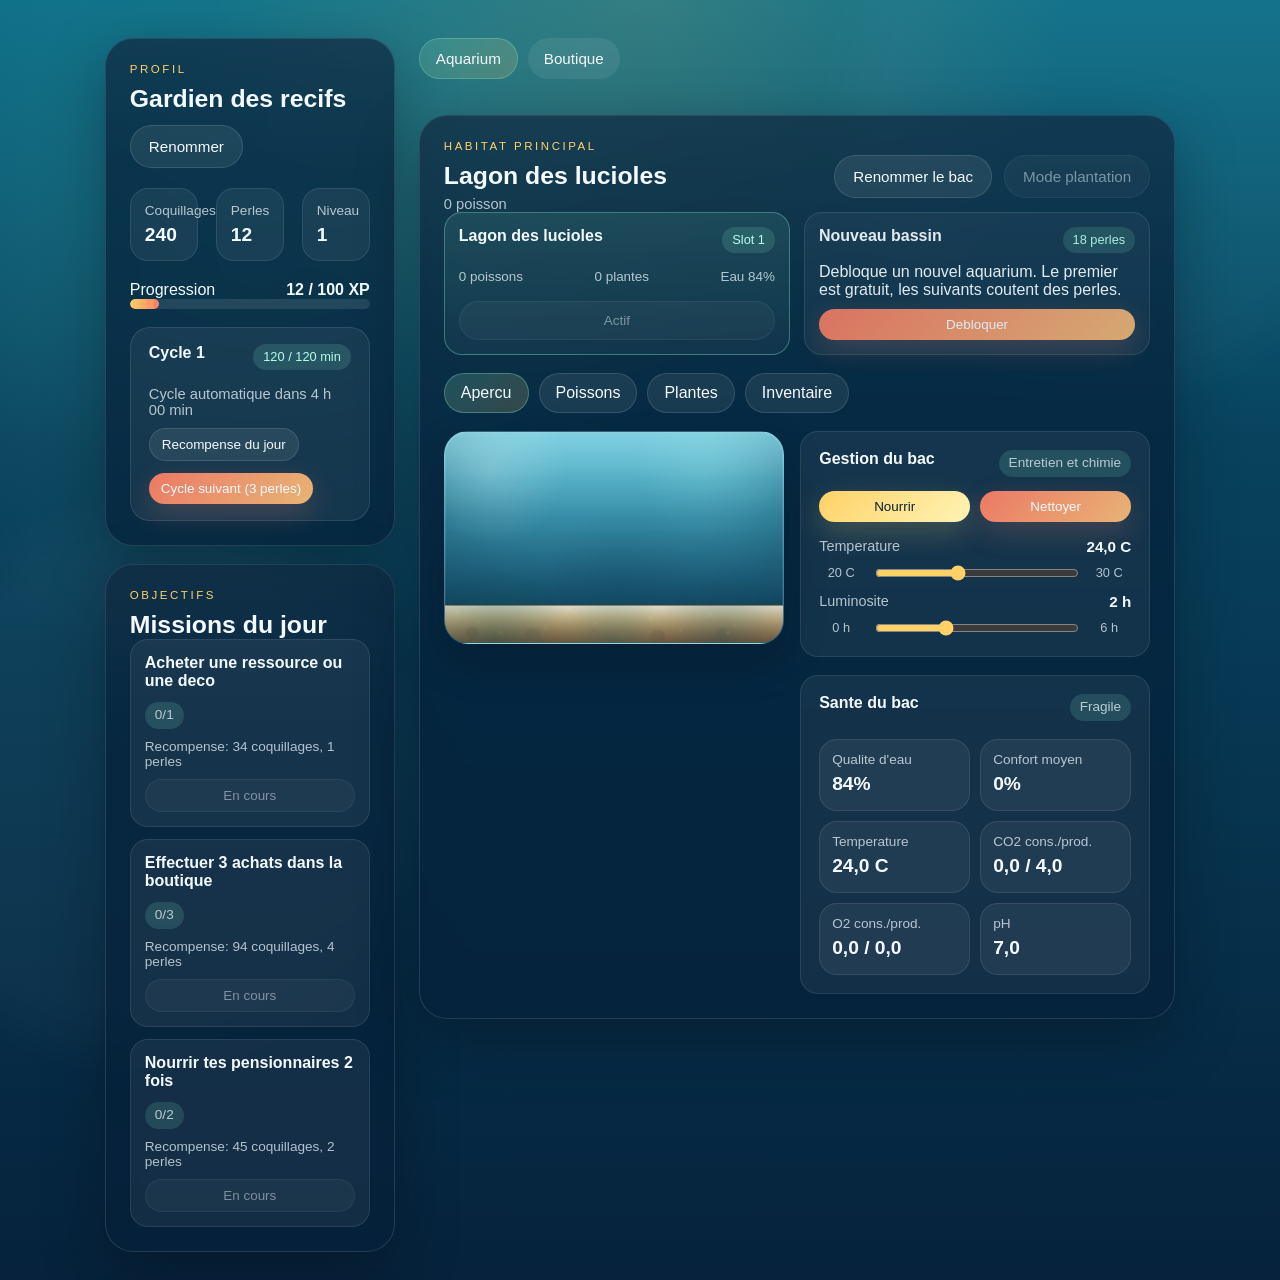
==== index.html @ e8b3ab5d "Add files via upload" ====
<!DOCTYPE html>
<html lang="fr">
  <head>
    <meta charset="UTF-8" />
    <meta name="viewport" content="width=device-width, initial-scale=1.0" />
    <title>Aquariow Legacy</title>
    <meta
      name="description"
      content="Prototype communautaire de jeu d'aquariums virtuels jouable sur navigateur."
    />
    <link rel="stylesheet" href="./styles.css" />
  </head>
  <body>
    <div class="page-shell">
      <div class="topbar">
        <div class="topbar-status">
          <button class="ghost small topbar-session-btn" id="online-logout-btn" hidden>Se deconnecter</button>
        </div>
      </div>

      <main class="app-grid">
        <aside class="status-column">
          <section class="card status-card">
            <div class="section-heading">
              <div>
                <p class="eyebrow">Profil</p>
                <h2 id="player-name">Gardien des recifs</h2>
              </div>
              <button class="ghost" id="rename-btn">Renommer</button>
            </div>
            <div class="stat-strip">
              <article>
                <span>Coquillages</span>
                <strong id="coins-value">0</strong>
              </article>
              <article>
                <span>Perles</span>
                <strong id="pearls-value">0</strong>
              </article>
              <article>
                <span>Niveau</span>
                <strong id="level-value">1</strong>
              </article>
            </div>
            <div class="progress-block">
              <div class="progress-header">
                <span>Progression</span>
                <strong id="xp-label">0 / 100 XP</strong>
              </div>
              <div class="progress-track">
                <div class="progress-fill" id="xp-bar"></div>
              </div>
            </div>
            <div class="cycle-card">
              <div class="market-title">
                <strong id="cycle-number-value">Cycle 1</strong>
                <span class="tag" id="cycle-minutes-value">120 / 120 min</span>
              </div>
              <p class="panel-note" id="cycle-timer-value">Cycle automatique dans 4 h 00 min</p>
              <div class="inline-actions">
                <button class="ghost small" id="daily-reward-btn">Recompense du jour</button>
                <button class="secondary small" id="advance-cycle-btn">Cycle en cours</button>
              </div>
            </div>
          </section>

          <section class="card">
            <div class="section-heading">
              <div>
                <p class="eyebrow">Objectifs</p>
                <h2>Missions du jour</h2>
              </div>
            </div>
            <div id="mission-list" class="stack-list"></div>
          </section>

        </aside>

        <section class="main-column">
          <nav class="tab-bar" aria-label="Navigation">
            <button class="tab active" data-tab="aquarium">Aquarium</button>
            <button class="tab" data-tab="shop">Boutique</button>
          </nav>

          <section class="card tab-panel active" data-panel="aquarium">
            <div class="section-heading">
              <div>
                <p class="eyebrow">Habitat principal</p>
                <h2 id="aquarium-name">Lagon des lucioles</h2>
                <p class="panel-note" id="aquarium-capacity-label">0 poisson</p>
              </div>
              <div class="inline-actions">
                <button class="ghost" id="rename-aquarium-btn">Renommer le bac</button>
                <button class="ghost" id="decorate-btn">Mode plantation</button>
              </div>
            </div>
            <div class="aquarium-switcher" id="aquarium-switcher"></div>

            <div class="tank-tab-bar" aria-label="Infos de l'aquarium">
              <button class="tank-tab active" data-tank-tab="overview">Apercu</button>
              <button class="tank-tab" data-tank-tab="fish">Poissons</button>
              <button class="tank-tab" data-tank-tab="plants">Plantes</button>
              <button class="tank-tab" data-tank-tab="inventory">Inventaire</button>
            </div>

            <div class="tank-subpanel active" data-tank-panel="overview">
              <div class="overview-shell">
                <div class="overview-visual-column">
                  <div class="aquarium-stage" id="aquarium-stage">
                    <div class="water-overlay"></div>
                    <div class="scene-floor"></div>
                    <div class="bubble-layer depth-back" id="bubble-back-layer"></div>
                    <div class="scene-layer depth-back" id="decor-back-layer"></div>
                    <div class="bubble-layer depth-mid" id="bubble-mid-layer"></div>
                    <div class="scene-layer depth-mid" id="decor-mid-layer"></div>
                    <div class="food-layer" id="food-layer"></div>
                    <div class="fish-layer" id="fish-layer"></div>
                    <div class="scene-layer depth-front" id="decor-front-layer"></div>
                    <div class="bubble-layer depth-front" id="bubble-front-layer"></div>
                    <div class="placement-cursor" id="placement-cursor" hidden></div>
                    <div class="scene-hint" id="scene-hint">Choisis une plante puis clique dans l'aquarium pour la placer.</div>
                  </div>
                  <div class="placement-panel" id="placement-panel">
                    <div class="placement-heading">
                      <div>
                        <p class="eyebrow">Edition botanique</p>
                        <h3>Placement fixe des plantes</h3>
                      </div>
                      <button class="ghost small" id="placement-cancel-btn">Annuler</button>
                    </div>
                    <div class="placement-depths" id="placement-depths">
                      <button class="ghost small" data-depth="1">Avant</button>
                      <button class="ghost small active" data-depth="2">Milieu</button>
                    </div>
                    <div class="placement-list" id="placement-list"></div>
                  </div>
                </div>

                <div class="overview-side-column">
                  <article class="inventory-item overview-panel">
                    <div class="market-title">
                      <strong>Gestion du bac</strong>
                      <span class="tag">Entretien et chimie</span>
                    </div>
                    <div class="inline-actions system-actions management-actions">
                      <button class="primary small" id="feed-all-btn">Nourrir</button>
                      <button class="secondary small" id="clean-btn">Nettoyer</button>
                    </div>
                    <div class="control-stack">
                      <label class="tank-control" for="temp-slider">
                        <span>Temperature</span>
                        <strong id="temp-slider-value">24 C</strong>
                        <div class="tank-control-range">
                          <span id="temp-slider-min">20 C</span>
                          <input type="range" id="temp-slider" min="20" max="30" step="1" value="24" />
                          <span id="temp-slider-max">30 C</span>
                        </div>
                      </label>
                      <label class="tank-control" for="light-slider">
                        <span>Luminosite</span>
                        <strong id="light-slider-value">2 h</strong>
                        <div class="tank-control-range">
                          <span id="light-slider-min">0 h</span>
                          <input type="range" id="light-slider" min="0" max="6" step="1" value="2" />
                          <span id="light-slider-max">6 h</span>
                        </div>
                      </label>
                    </div>
                  </article>

                  <article class="inventory-item overview-panel">
                    <div class="market-title">
                      <strong>Sante du bac</strong>
                      <span class="tag" id="tank-state-tag">Stable</span>
                    </div>
                    <div class="mini-grid system-mini-grid">
                      <article>
                        <span>Qualite d'eau</span>
                        <strong id="water-value">0%</strong>
                      </article>
                      <article>
                        <span>Confort moyen</span>
                        <strong id="comfort-value">0%</strong>
                      </article>
                      <article>
                        <span>Temperature</span>
                        <strong id="temperature-value">24 C</strong>
                      </article>
                      <article>
                        <span>CO2 cons./prod.</span>
                        <strong id="co2-balance-value">0 / 0</strong>
                      </article>
                      <article>
                        <span>O2 cons./prod.</span>
                        <strong id="oxygen-balance-value">0 / 0</strong>
                      </article>
                      <article>
                        <span>pH</span>
                        <strong id="ph-value">7,0</strong>
                      </article>
                    </div>
                  </article>
                </div>
              </div>
            </div>

            <div class="tank-subpanel" data-tank-panel="fish">
              <div class="section-heading section-heading-spaced">
                <div>
                  <p class="eyebrow">Population</p>
                  <h2>Tes poissons</h2>
                </div>
                <button class="ghost" id="breed-btn">Essayer une reproduction</button>
              </div>
              <div id="fish-list" class="fish-list"></div>
            </div>

            <div class="tank-subpanel" data-tank-panel="plants">
              <div class="section-heading section-heading-spaced">
                <div>
                  <p class="eyebrow">Jardin aquatique</p>
                  <h2>Tes plantes</h2>
                </div>
              </div>
              <div id="plant-list" class="fish-list"></div>
            </div>

            <div class="tank-subpanel" data-tank-panel="inventory">
              <div class="section-heading section-heading-spaced">
                <div>
                  <p class="eyebrow">Reserve du bac</p>
                  <h2>Inventaire</h2>
                </div>
              </div>
              <div class="inventory-tab-bar" aria-label="Categories inventaire">
                <button class="inventory-tab active" data-inventory-tab="fish">Poissons</button>
                <button class="inventory-tab" data-inventory-tab="plants">Plantes</button>
                <button class="inventory-tab" data-inventory-tab="utility">Utilitaires</button>
                <button class="inventory-tab" data-inventory-tab="decor">Decors</button>
              </div>
              <div class="inventory-subpanel active" data-inventory-panel="fish">
                <div id="inventory-fish-list" class="stack-list market-list"></div>
              </div>
              <div class="inventory-subpanel" data-inventory-panel="plants">
                <div id="inventory-plant-list" class="stack-list market-list"></div>
              </div>
              <div class="inventory-subpanel" data-inventory-panel="utility">
                <div id="inventory-utility-list" class="stack-list market-list"></div>
              </div>
              <div class="inventory-subpanel" data-inventory-panel="decor">
                <div id="inventory-decor-list" class="stack-list market-list"></div>
              </div>
            </div>
          </section>

          <section class="card tab-panel" data-panel="shop">
            <div class="section-heading">
              <div>
                <p class="eyebrow">Boutique marine</p>
                <h2>Marche et elevage</h2>
              </div>
            </div>
            <div class="shop-tab-bar" aria-label="Categories boutique">
              <button class="shop-tab active" data-shop-tab="fish">Poissons</button>
              <button class="shop-tab" data-shop-tab="plants">Plantes</button>
              <button class="shop-tab" data-shop-tab="utility">Utilitaires</button>
              <button class="shop-tab" data-shop-tab="decor">Decors</button>
            </div>
            <div class="shop-subpanel active" data-shop-panel="fish">
              <div class="shop-section">
                <h3>Adopter un poisson</h3>
                <div id="shop-fish-list" class="stack-list market-list"></div>
              </div>
            </div>
            <div class="shop-subpanel" data-shop-panel="plants">
              <div class="shop-section">
                <h3>Plantes</h3>
                <div id="shop-plant-list" class="stack-list market-list"></div>
              </div>
            </div>
            <div class="shop-subpanel" data-shop-panel="utility">
              <div class="shop-section">
                <h3>Utilitaires</h3>
                <div id="shop-utility-list" class="stack-list market-list"></div>
              </div>
            </div>
            <div class="shop-subpanel" data-shop-panel="decor">
              <div class="shop-section">
                <h3>Decors</h3>
                <div id="shop-decor-list" class="stack-list market-list"></div>
              </div>
            </div>
          </section>

        </section>
      </main>
    </div>

    <template id="fish-card-template">
      <article class="fish-card">
        <div class="fish-card-top">
          <div>
            <p class="fish-species"></p>
            <h3 class="fish-name"></h3>
          </div>
          <button class="ghost small sell-fish-btn">Vendre</button>
        </div>
        <div class="fish-meta"></div>
        <div class="meter-grid"></div>
      </article>
    </template>

    <div class="onboarding-overlay" id="onboarding-overlay" hidden>
      <div class="onboarding-card" id="onboarding-card">
        <button class="onboarding-close" id="onboarding-close-btn" hidden aria-label="Fermer le tutoriel">×</button>
        <p class="eyebrow" id="onboarding-progress">Tutoriel</p>
        <h2 id="onboarding-title">Bienvenue dans Aquariow</h2>
        <p id="onboarding-text">
          On va lancer ton premier bac ensemble, pas a pas.
        </p>
        <div class="onboarding-actions">
          <button class="primary" id="onboarding-start-btn">Commencer</button>
        </div>
      </div>
    </div>

    <script src="./content.js"></script>
    <script src="./app.js"></script>
  </body>
</html>
---- styles.css ----
:root {
  --bg-deep: #06223c;
  --bg-sea: #0e5c72;
  --bg-sand: #f1d9a6;
  --accent-coral: #ff7f67;
  --accent-gold: #ffd166;
  --accent-mint: #7be0c0;
  --card: rgba(6, 33, 58, 0.72);
  --card-border: rgba(255, 255, 255, 0.12);
  --text-main: #f4fbff;
  --text-soft: rgba(244, 251, 255, 0.72);
  --shadow: 0 20px 60px rgba(1, 12, 21, 0.35);
  --font-title: "Trebuchet MS", "Gill Sans", "Segoe UI", sans-serif;
  --font-body: "Candara", "Lucida Sans", "Segoe UI", sans-serif;
}

* {
  box-sizing: border-box;
}

html {
  scroll-behavior: smooth;
}

body {
  margin: 0;
  min-height: 100vh;
  font-family: var(--font-body);
  color: var(--text-main);
  background:
    radial-gradient(circle at top, rgba(255, 209, 102, 0.16), transparent 30%),
    radial-gradient(circle at 20% 20%, rgba(123, 224, 192, 0.14), transparent 30%),
    linear-gradient(180deg, #0d6f88 0%, #08425d 35%, #06223c 100%);
  overflow-x: hidden;
}

body::before,
body::after {
  content: "";
  position: fixed;
  inset: auto;
  width: 42vw;
  height: 42vw;
  border-radius: 50%;
  background: rgba(255, 255, 255, 0.03);
  filter: blur(24px);
  pointer-events: none;
  z-index: 0;
}

body::before {
  top: -12vw;
  right: -8vw;
}

body::after {
  left: -10vw;
  bottom: -12vw;
}

.page-shell {
  position: relative;
  z-index: 1;
  width: min(88vw, 1840px);
  max-width: 1840px;
  margin: 0 auto;
  padding: 28px;
}

.topbar,
.brand-chip,
.topbar-status,
.hero-badges,
.hero-scoreboard,
.feature-ribbon {
  display: flex;
  gap: 14px;
}

.topbar {
  align-items: center;
  justify-content: flex-end;
  margin-bottom: 10px;
  padding: 0;
  border: 0;
  border-radius: 0;
  background: transparent;
  backdrop-filter: none;
  box-shadow: none;
}

.brand-chip {
  align-items: center;
  min-width: 0;
}

.brand-chip p {
  margin: 4px 0 0;
  color: var(--text-soft);
  font-size: 0.85rem;
  overflow-wrap: anywhere;
}

.brand-mark {
  display: grid;
  place-items: center;
  width: 48px;
  height: 48px;
  border-radius: 16px;
  font-family: var(--font-title);
  font-weight: 700;
  color: #082338;
  background: linear-gradient(135deg, var(--accent-gold), #fff7c8);
  box-shadow: 0 10px 26px rgba(255, 209, 102, 0.28);
}

.topbar-status {
  flex-wrap: wrap;
  justify-content: flex-end;
  min-width: 0;
}

.topbar-pill,
.hero-badge {
  display: inline-flex;
  align-items: center;
  padding: 8px 12px;
  border-radius: 999px;
  border: 1px solid rgba(255, 255, 255, 0.14);
  background: rgba(255, 255, 255, 0.07);
  color: var(--text-main);
  font-size: 0.84rem;
  max-width: 100%;
  white-space: normal;
  text-align: center;
  line-height: 1.25;
  overflow-wrap: anywhere;
}

.hero,
.app-grid {
  display: grid;
  gap: 24px;
}

.hero {
  grid-template-columns: minmax(0, 1.2fr) minmax(320px, 0.8fr);
  align-items: stretch;
  margin-bottom: 24px;
}

.hero-copy,
.hero-panel,
.card {
  backdrop-filter: blur(16px);
  background: var(--card);
  border: 1px solid var(--card-border);
  border-radius: 28px;
  box-shadow: var(--shadow);
}

.hero-copy {
  position: relative;
  padding: 34px;
  overflow: hidden;
}

.hero-panel {
  position: relative;
  display: grid;
  gap: 18px;
  padding: 22px;
}

.hero-copy::before,
.hero-panel::before {
  content: "";
  position: absolute;
  inset: 0;
  background:
    linear-gradient(135deg, rgba(255, 255, 255, 0.08), transparent 28%),
    radial-gradient(circle at 90% 12%, rgba(123, 224, 192, 0.18), transparent 28%);
  pointer-events: none;
}

.hero-copy > *,
.hero-panel > * {
  position: relative;
  z-index: 1;
}

.eyebrow {
  margin: 0 0 10px;
  text-transform: uppercase;
  letter-spacing: 0.22em;
  font-size: 0.72rem;
  color: var(--accent-gold);
}

h1,
h2,
h3,
strong {
  font-family: var(--font-title);
}

h1 {
  margin: 0;
  font-size: clamp(2.6rem, 5vw, 4.8rem);
  line-height: 0.95;
}

h2 {
  margin: 0;
  font-size: 1.55rem;
}

h3 {
  margin: 0 0 14px;
  font-size: 1.05rem;
}

.hero-text,
.journal-card p,
.market-description,
.fish-meta,
.feed-entry p,
.community-card p {
  color: var(--text-soft);
  line-height: 1.5;
}

.hero-actions,
.inline-actions,
.panel-topline,
.section-heading,
.fish-card-top,
.progress-header,
.market-meta,
.community-meta {
  display: flex;
  align-items: center;
  justify-content: space-between;
  gap: 12px;
  flex-wrap: wrap;
}

.hero-actions {
  flex-wrap: wrap;
  margin-top: 22px;
}

.hero-badges {
  flex-wrap: wrap;
  margin-top: 18px;
}

.hero-scoreboard {
  margin-top: 18px;
  flex-wrap: wrap;
}

.hero-scoreboard article,
.feature-card,
.hero-footer-card {
  padding: 14px 16px;
  border-radius: 20px;
  border: 1px solid rgba(255, 255, 255, 0.1);
  background: rgba(255, 255, 255, 0.06);
}

.hero-scoreboard article {
  min-width: 130px;
  flex: 1;
}

.hero-scoreboard span {
  display: block;
  color: var(--text-soft);
  font-size: 0.82rem;
}

.hero-scoreboard strong {
  display: block;
  margin-top: 8px;
  font-size: 1.55rem;
}

.panel-note {
  margin: 6px 0 0;
  color: var(--text-soft);
  font-size: 0.92rem;
}

button {
  border: 0;
  border-radius: 999px;
  font-family: inherit;
  font-size: 0.95rem;
  cursor: pointer;
  transition: transform 160ms ease, opacity 160ms ease, box-shadow 160ms ease;
}

button:hover {
  transform: translateY(-1px);
}

button:active {
  transform: translateY(1px);
}

button.primary,
button.secondary,
button.ghost {
  padding: 12px 18px;
}

button.primary {
  color: #072134;
  background: linear-gradient(135deg, var(--accent-gold), #fff4b6);
  box-shadow: 0 10px 28px rgba(255, 209, 102, 0.22);
}

button.secondary {
  color: var(--text-main);
  background: linear-gradient(135deg, rgba(255, 127, 103, 0.92), rgba(255, 194, 122, 0.9));
  box-shadow: 0 10px 28px rgba(255, 127, 103, 0.22);
}

button.ghost {
  color: var(--text-main);
  background: rgba(255, 255, 255, 0.08);
  border: 1px solid rgba(255, 255, 255, 0.12);
}

button.small {
  padding: 8px 12px;
  font-size: 0.84rem;
}

button:disabled {
  opacity: 0.48;
  cursor: not-allowed;
  transform: none;
}

.tank-showcase,
.aquarium-stage {
  position: relative;
  overflow: hidden;
  border-radius: 24px;
  background:
    linear-gradient(180deg, rgba(189, 243, 255, 0.22), rgba(2, 31, 50, 0.1)),
    linear-gradient(180deg, #5bcce2 0%, #1f819e 40%, #0b4668 100%);
  border: 1px solid rgba(255, 255, 255, 0.16);
}

.tank-showcase {
  min-height: 280px;
  padding: 18px;
  box-shadow:
    inset 0 0 0 1px rgba(255, 255, 255, 0.08),
    inset 0 -36px 80px rgba(1, 24, 42, 0.22);
}

.panel-topline {
  margin-bottom: 18px;
  color: var(--text-soft);
  font-size: 0.9rem;
}

.tank-glow {
  position: absolute;
  inset: 16px;
  border-radius: 20px;
  background:
    radial-gradient(circle at 20% 10%, rgba(255, 255, 255, 0.28), transparent 26%),
    radial-gradient(circle at 80% 18%, rgba(123, 224, 192, 0.22), transparent 30%);
  pointer-events: none;
}

.tank-showcase::after,
.aquarium-stage::after {
  content: "";
  position: absolute;
  inset: auto 0 0 0;
  height: 55%;
  background:
    linear-gradient(180deg, transparent, rgba(4, 28, 45, 0.18)),
    radial-gradient(circle at 15% 100%, rgba(17, 84, 78, 0.48), transparent 26%),
    radial-gradient(circle at 50% 100%, rgba(26, 107, 97, 0.38), transparent 28%),
    radial-gradient(circle at 82% 100%, rgba(19, 72, 79, 0.42), transparent 24%);
  opacity: 0.85;
  pointer-events: none;
}

.tank-water,
.aquarium-stage {
  position: relative;
  height: 100%;
}

.tank-water {
  min-height: 220px;
}

.tank-bubbles {
  position: absolute;
  inset: 0;
  background-image:
    radial-gradient(circle at 15% 90%, rgba(255, 255, 255, 0.3) 0 8px, transparent 9px),
    radial-gradient(circle at 35% 70%, rgba(255, 255, 255, 0.2) 0 5px, transparent 6px),
    radial-gradient(circle at 75% 80%, rgba(255, 255, 255, 0.18) 0 6px, transparent 7px),
    radial-gradient(circle at 85% 55%, rgba(255, 255, 255, 0.12) 0 4px, transparent 5px);
  animation: bubbles 18s linear infinite;
}

.app-grid {
  grid-template-columns: minmax(240px, 290px) minmax(0, 1fr);
  align-items: start;
}

.status-column,
.main-column,
.shop-grid,
.community-grid,
.journal-grid,
.mini-grid,
.stat-strip,
.fish-list {
  display: grid;
  gap: 18px;
}

.status-column {
  position: sticky;
  top: 22px;
}

.card {
  padding: 24px;
  position: relative;
  overflow: hidden;
}

.card::before {
  content: "";
  position: absolute;
  inset: 0;
  background: linear-gradient(180deg, rgba(255, 255, 255, 0.03), transparent 24%);
  pointer-events: none;
}

.stat-strip {
  grid-template-columns: repeat(3, minmax(0, 1fr));
  margin: 20px 0;
}

.stat-strip article,
.mini-grid article,
.inventory-item,
.mission-item,
.community-card,
.feed-entry,
.market-card,
.journal-card,
.fish-card {
  padding: 14px;
  border-radius: 18px;
  background: rgba(255, 255, 255, 0.06);
  border: 1px solid rgba(255, 255, 255, 0.09);
}

.stat-strip span,
.mini-grid span,
.inventory-item span,
.mission-item span,
.journal-card span,
.market-meta,
.community-meta,
.meter label {
  display: block;
  color: var(--text-soft);
  font-size: 0.85rem;
}

.stat-strip strong,
.mini-grid strong {
  margin-top: 6px;
  display: block;
  font-size: 1.2rem;
}

.progress-block {
  margin-bottom: 18px;
}

.cycle-card {
  display: grid;
  gap: 10px;
  padding: 16px 18px;
  border-radius: 20px;
  border: 1px solid rgba(255, 255, 255, 0.1);
  background: rgba(255, 255, 255, 0.06);
}

.progress-track,
.meter-track {
  width: 100%;
  height: 10px;
  border-radius: 999px;
  background: rgba(255, 255, 255, 0.1);
  overflow: hidden;
}

.progress-fill,
.meter-fill {
  height: 100%;
  border-radius: 999px;
  background: linear-gradient(90deg, var(--accent-gold), var(--accent-coral));
}

.mini-grid {
  grid-template-columns: repeat(2, minmax(0, 1fr));
}

.stack-list {
  display: grid;
  gap: 12px;
}

.stack-list.compact {
  gap: 10px;
}

.tab-bar {
  display: flex;
  gap: 10px;
  flex-wrap: wrap;
  margin-bottom: 18px;
}

.aquarium-switcher {
  display: grid;
  grid-template-columns: repeat(auto-fit, minmax(190px, 1fr));
  gap: 14px;
  margin-bottom: 18px;
}

.aquarium-switch-card {
  display: grid;
  gap: 10px;
  padding: 14px;
  border-radius: 18px;
  border: 1px solid rgba(255, 255, 255, 0.1);
  background: rgba(255, 255, 255, 0.05);
}

.aquarium-switch-card.active {
  border-color: rgba(123, 224, 192, 0.38);
  background: linear-gradient(180deg, rgba(123, 224, 192, 0.12), rgba(255, 255, 255, 0.04));
}

.aquarium-switch-card.locked {
  opacity: 0.92;
}

.aquarium-switch-meta {
  display: flex;
  justify-content: space-between;
  gap: 10px;
  color: var(--text-soft);
  font-size: 0.84rem;
}

.tank-tab-bar {
  display: flex;
  gap: 10px;
  flex-wrap: wrap;
  margin-bottom: 18px;
}

.tank-tab {
  border: 0;
  border-radius: 999px;
  padding: 10px 16px;
  font: inherit;
  color: var(--text-main);
  background: rgba(255, 255, 255, 0.08);
  border: 1px solid rgba(255, 255, 255, 0.12);
  cursor: pointer;
}

.tank-tab.active {
  background: linear-gradient(135deg, rgba(123, 224, 192, 0.2), rgba(255, 209, 102, 0.18));
  border-color: rgba(123, 224, 192, 0.35);
}

.tank-subpanel {
  display: none;
}

.tank-subpanel.active {
  display: block;
  animation: rise-in 220ms ease;
}

.overview-shell {
  display: grid;
  grid-template-columns: minmax(0, 1.12fr) minmax(320px, 350px);
  gap: 16px;
  align-items: start;
}

.overview-visual-column,
.overview-side-column {
  display: grid;
  gap: 18px;
}

.overview-visual-column {
  justify-items: center;
}

.overview-visual-column > .aquarium-stage,
.overview-visual-column > .placement-panel {
  width: min(100%, 1000px);
}

.overview-panel,
.overview-summary-card {
  min-height: 100%;
}

.overview-panel {
  padding: 18px;
  gap: 12px;
}

.feature-ribbon {
  margin-bottom: 24px;
  align-items: stretch;
  flex-wrap: wrap;
}

.feature-card {
  flex: 1;
  min-height: 140px;
  backdrop-filter: blur(14px);
  box-shadow: var(--shadow);
}

.feature-card p:last-child {
  margin-bottom: 0;
  color: var(--text-soft);
  line-height: 1.5;
}

.tab {
  padding: 11px 16px;
  color: var(--text-main);
  background: rgba(255, 255, 255, 0.08);
}

.tab.active {
  background: linear-gradient(135deg, rgba(123, 224, 192, 0.2), rgba(255, 209, 102, 0.18));
  border: 1px solid rgba(123, 224, 192, 0.35);
}

.tab-panel {
  display: none;
}

.tab-panel.active {
  display: block;
  animation: rise-in 320ms ease;
}

.section-heading-spaced {
  margin-top: 22px;
}

.aquarium-stage {
  aspect-ratio: 16 / 10;
  width: min(100%, 1000px);
  height: auto;
  min-height: 0;
  max-height: none;
  margin-top: 0;
  margin-bottom: 0;
  box-shadow:
    inset 0 0 0 1px rgba(255, 255, 255, 0.1),
    inset 0 -30px 90px rgba(4, 21, 37, 0.28),
    0 18px 42px rgba(2, 12, 21, 0.24);
  contain: layout paint;
}

.water-overlay {
  position: absolute;
  inset: 0;
  background:
    linear-gradient(180deg, rgba(255, 255, 255, 0.16), rgba(255, 255, 255, 0.03) 24%, rgba(5, 37, 62, 0.08) 100%),
    radial-gradient(circle at 14% 18%, rgba(255, 255, 255, 0.18), transparent 22%),
    radial-gradient(circle at 78% 16%, rgba(183, 255, 242, 0.12), transparent 24%),
    radial-gradient(circle at 52% 76%, rgba(8, 58, 86, 0.16), transparent 34%);
  pointer-events: none;
}

.scene-layer,
.food-layer,
.bubble-layer,
.fish-layer,
.tank-fishes {
  position: absolute;
  inset: 0;
  pointer-events: none;
}

.scene-floor {
  position: absolute;
  inset: auto 0 0 0;
  height: 18%;
  overflow: hidden;
  background:
    linear-gradient(180deg, rgba(255, 246, 222, 0.96) 0%, rgba(239, 212, 156, 0.96) 28%, rgba(207, 167, 112, 0.95) 62%, rgba(168, 125, 82, 0.95) 100%),
    linear-gradient(180deg, rgba(255, 255, 255, 0.18), rgba(0, 0, 0, 0.08));
  border-top: 1px solid rgba(255, 244, 220, 0.14);
  box-shadow:
    inset 0 10px 12px rgba(255, 248, 230, 0.18),
    inset 0 -8px 12px rgba(31, 16, 10, 0.1);
  pointer-events: none;
}

.scene-floor::before,
.scene-floor::after {
  content: "";
  position: absolute;
  inset: 0;
  pointer-events: none;
}

.scene-floor::before {
  opacity: 0.48;
  background:
    radial-gradient(circle at 3% 18%, rgba(245, 220, 170, 0.92) 0 2px, transparent 2.6px),
    radial-gradient(circle at 8% 44%, rgba(227, 196, 141, 0.82) 0 1.8px, transparent 2.4px),
    radial-gradient(circle at 13% 72%, rgba(208, 165, 108, 0.86) 0 2.1px, transparent 2.8px),
    radial-gradient(circle at 19% 26%, rgba(241, 214, 160, 0.88) 0 1.7px, transparent 2.3px),
    radial-gradient(circle at 24% 58%, rgba(221, 184, 130, 0.8) 0 2.4px, transparent 3px),
    radial-gradient(circle at 31% 16%, rgba(247, 225, 184, 0.9) 0 2px, transparent 2.7px),
    radial-gradient(circle at 36% 46%, rgba(229, 195, 142, 0.82) 0 1.8px, transparent 2.5px),
    radial-gradient(circle at 42% 76%, rgba(194, 150, 101, 0.84) 0 2.2px, transparent 3px),
    radial-gradient(circle at 49% 34%, rgba(241, 210, 159, 0.88) 0 1.9px, transparent 2.6px),
    radial-gradient(circle at 56% 66%, rgba(216, 176, 120, 0.8) 0 2.3px, transparent 3px),
    radial-gradient(circle at 63% 24%, rgba(246, 221, 175, 0.9) 0 2px, transparent 2.7px),
    radial-gradient(circle at 69% 54%, rgba(228, 191, 136, 0.82) 0 1.8px, transparent 2.5px),
    radial-gradient(circle at 76% 80%, rgba(190, 145, 95, 0.82) 0 2.4px, transparent 3.2px),
    radial-gradient(circle at 84% 30%, rgba(240, 209, 160, 0.88) 0 2px, transparent 2.7px),
    radial-gradient(circle at 91% 62%, rgba(216, 174, 118, 0.8) 0 2.1px, transparent 2.9px),
    radial-gradient(circle at 97% 18%, rgba(247, 227, 187, 0.88) 0 1.7px, transparent 2.4px);
  background-repeat: repeat-x;
  background-size: 420px 100%;
  mix-blend-mode: soft-light;
}

.scene-floor::after {
  opacity: 0.82;
  background:
    radial-gradient(circle at 8% 74%, rgba(112, 90, 68, 0.28) 0 6px, transparent 7px),
    radial-gradient(circle at 26% 82%, rgba(125, 101, 77, 0.24) 0 8px, transparent 9px),
    radial-gradient(circle at 44% 78%, rgba(136, 110, 84, 0.22) 0 5px, transparent 6px),
    radial-gradient(circle at 63% 84%, rgba(106, 84, 63, 0.24) 0 7px, transparent 8px),
    radial-gradient(circle at 82% 76%, rgba(126, 104, 78, 0.22) 0 6px, transparent 7px),
    linear-gradient(180deg, rgba(255, 245, 214, 0.2), rgba(132, 94, 58, 0.08) 28%, rgba(59, 38, 22, 0.18));
  background-repeat: no-repeat;
}

.depth-back {
  z-index: 10;
}

.depth-mid {
  z-index: 20;
}

.depth-front {
  z-index: 30;
}

.fish-layer {
  z-index: auto;
}

.food-layer {
  z-index: 24;
}

.decor-piece {
  position: absolute;
  bottom: 18px;
  width: 86px;
  height: 110px;
  opacity: 0.95;
  animation: sway 4.2s ease-in-out infinite;
  transform-origin: bottom center;
  will-change: transform, opacity;
  pointer-events: none;
}

.plant-piece {
  position: absolute;
  bottom: 18px;
  width: 92px;
  height: 120px;
  pointer-events: none;
  will-change: transform, opacity;
  isolation: isolate;
}

.plant-stem,
.plant-root {
  position: absolute;
  inset: 0;
  display: block;
  width: 100%;
  height: 100%;
  object-fit: contain;
  object-position: center bottom;
  user-select: none;
  -webkit-user-drag: none;
  image-rendering: auto;
  backface-visibility: hidden;
  transform: translateZ(0);
}

.plant-stem {
  transform-origin: 50% 100%;
  clip-path: polygon(
    0 0,
    100% 0,
    100% calc(100% - var(--plant-root-cut, 20%) + 1.5%),
    0 calc(100% - var(--plant-root-cut, 20%) + 1.5%)
  );
  animation: plant-sway var(--plant-sway-duration, 6s) ease-in-out infinite;
  animation-delay: var(--plant-delay, 0s);
  will-change: transform;
  z-index: 1;
}

.plant-root {
  clip-path: polygon(
    0 calc(100% - var(--plant-root-cut, 20%) - 1.5%),
    100% calc(100% - var(--plant-root-cut, 20%) - 1.5%),
    100% 100%,
    0 100%
  );
  z-index: 2;
}

.decor-piece::before,
.decor-piece::after {
  content: "";
  position: absolute;
  bottom: 0;
}

.decor-piece.seaweed::before {
  left: 12px;
  width: 18px;
  height: 88px;
  border-radius: 100px 0 100px 0;
  background: linear-gradient(180deg, #6fe1b4, #1b8b62);
  transform-origin: bottom;
}

.decor-piece.seaweed::after {
  left: 40px;
  width: 22px;
  height: 98px;
  border-radius: 100px 0 100px 0;
  background: linear-gradient(180deg, #89f1c8, #2a7b5d);
  transform-origin: bottom;
}

.decor-piece.coral::before {
  left: 18px;
  width: 46px;
  height: 74px;
  border-radius: 44% 56% 35% 65%;
  background: linear-gradient(180deg, #ffc18c, #ff7f67);
}

.decor-piece.coral::after {
  left: 0;
  bottom: 14px;
  width: 86px;
  height: 36px;
  border-radius: 50%;
  background: rgba(7, 39, 65, 0.42);
}

.decor-piece.arch::before {
  left: 14px;
  width: 58px;
  height: 84px;
  border-radius: 22px 22px 14px 14px;
  background:
    radial-gradient(circle at 25% 20%, rgba(255, 255, 255, 0.16), transparent 20%),
    linear-gradient(180deg, #d4b27b, #8d6f4f);
  clip-path: polygon(0 100%, 0 0, 100% 0, 100% 100%, 68% 100%, 68% 38%, 32% 38%, 32% 100%);
}

.decor-piece.shell::before {
  left: 12px;
  width: 58px;
  height: 52px;
  border-radius: 50% 50% 60% 40%;
  background: linear-gradient(180deg, #fff0c4, #efb570);
}

.decor-piece.shell::after {
  left: 18px;
  width: 34px;
  height: 20px;
  border-radius: 50%;
  background: rgba(255, 240, 196, 0.6);
}

.decor-piece.lantern::before {
  left: 26px;
  width: 30px;
  height: 70px;
  border-radius: 14px;
  background:
    radial-gradient(circle at 50% 38%, rgba(255, 236, 173, 0.95), transparent 36%),
    linear-gradient(180deg, #ffdd88, #8fd0ff);
  box-shadow: 0 0 18px rgba(255, 222, 136, 0.35);
}

.decor-piece.lantern::after {
  left: 34px;
  width: 14px;
  height: 90px;
  border-radius: 999px;
  background: linear-gradient(180deg, #6ac59d, #285e4e);
}

.decor-piece.ruins::before {
  left: 10px;
  width: 64px;
  height: 84px;
  border-radius: 16px 16px 10px 10px;
  background:
    linear-gradient(180deg, rgba(255, 255, 255, 0.14), transparent 20%),
    linear-gradient(180deg, #c7bfad, #7a6d63);
  clip-path: polygon(0 100%, 0 28%, 18% 18%, 36% 28%, 48% 10%, 64% 28%, 82% 18%, 100% 28%, 100% 100%);
}

.decor-piece.ruins::after {
  left: 18px;
  bottom: 12px;
  width: 48px;
  height: 22px;
  border-radius: 50%;
  background: rgba(7, 39, 65, 0.3);
}

.placement-panel {
  display: none;
  margin-top: -6px;
  margin-bottom: 18px;
  padding: 16px;
  border-radius: 20px;
  border: 1px solid rgba(255, 255, 255, 0.1);
  background: rgba(255, 255, 255, 0.05);
}

.placement-panel.active {
  display: grid;
  gap: 14px;
}

.placement-heading,
.placement-depths,
.placement-list {
  display: flex;
  gap: 12px;
  flex-wrap: wrap;
}

.placement-heading {
  align-items: center;
  justify-content: space-between;
}

.placement-depths button.active,
.placement-chip.active {
  border-color: rgba(123, 224, 192, 0.44);
  background: rgba(123, 224, 192, 0.12);
}

.placement-chip {
  display: inline-flex;
  align-items: center;
  gap: 10px;
  min-height: 58px;
  padding: 10px 14px;
  border-radius: 16px;
  border: 1px solid rgba(255, 255, 255, 0.12);
  background: rgba(255, 255, 255, 0.06);
  color: var(--text-main);
}

.placement-preview {
  position: relative;
  width: 42px;
  height: 42px;
  left: auto;
  bottom: auto;
  transform: none;
  animation: none;
}

.placement-preview.decor-piece::before,
.placement-preview.decor-piece::after {
  transform: scale(0.58);
  transform-origin: bottom left;
}

.placement-cursor {
  position: absolute;
  z-index: 45;
  opacity: 0.7;
  filter: drop-shadow(0 0 14px rgba(255, 255, 255, 0.12));
}

.placement-cursor.invalid {
  filter: grayscale(0.25) drop-shadow(0 0 14px rgba(255, 128, 128, 0.24));
}

.scene-hint {
  position: absolute;
  left: 18px;
  right: 18px;
  bottom: 14px;
  z-index: 10;
  padding: 10px 14px;
  border-radius: 14px;
  background: rgba(5, 27, 44, 0.56);
  color: var(--text-main);
  font-size: 0.88rem;
  pointer-events: none;
}

.bubble-particle {
  position: absolute;
  border-radius: 50%;
  background:
    radial-gradient(circle at 35% 35%, rgba(255, 255, 255, 0.88), transparent 42%),
    rgba(190, 239, 255, 0.16);
  border: 1px solid rgba(255, 255, 255, 0.22);
  box-shadow: inset 0 0 8px rgba(255, 255, 255, 0.14);
  will-change: transform, top, left, opacity;
}

.bubble-particle.micro {
  background:
    radial-gradient(circle at 35% 35%, rgba(255, 255, 255, 0.74), transparent 46%),
    rgba(205, 244, 255, 0.1);
  border-color: rgba(255, 255, 255, 0.14);
  box-shadow: inset 0 0 5px rgba(255, 255, 255, 0.08);
  will-change: transform, top, left, opacity;
}

.food-particle {
  position: absolute;
  width: 9px;
  height: 9px;
  border-radius: 999px;
  background:
    radial-gradient(circle at 32% 32%, rgba(255, 245, 211, 0.95), transparent 42%),
    linear-gradient(180deg, #f5d16d, #c98d2b);
  box-shadow: 0 0 8px rgba(255, 214, 121, 0.22);
  will-change: transform, top, left, opacity;
}

.fish-sprite,
.hero-fish {
  position: absolute;
  width: 78px;
  height: 40px;
  transform-origin: center;
  will-change: transform, left, top, opacity;
  pointer-events: none;
  --sprite-image: url("./assets/fish/coral-clown.png");
  --tail-split: 72%;
  --tail-joint: 67%;
  --tail-idle-angle: 1.8deg;
  --tail-idle-angle-neg: -1.8deg;
  --tail-swim-angle: 6deg;
  --tail-swim-angle-neg: -6deg;
  --body-roll: 1deg;
  --body-roll-neg: -1deg;
  --tail-speed: 1.8s;
  --fish-delay: 0s;
}

.hero-fish {
  animation: hero-drift 18s ease-in-out infinite;
}

.fish-sprite > span,
.hero-fish > span {
  position: absolute;
  inset: 0;
  background-image: var(--sprite-image);
  background-repeat: no-repeat;
  background-size: 100% 100%;
  background-position: center;
}

.fish-sprite .fish-tail,
.hero-fish .fish-tail {
  clip-path: polygon(var(--tail-split) 0, 100% 0, 100% 100%, var(--tail-split) 100%);
  transform-origin: var(--tail-joint) 50%;
  animation: tail-idle var(--tail-speed) ease-in-out infinite;
  animation-delay: var(--fish-delay);
}

.fish-sprite .fish-body,
.hero-fish .fish-body {
  clip-path: polygon(0 0, var(--tail-split) 0, var(--tail-split) 100%, 0 100%);
  transform-origin: 42% 50%;
  animation: fish-body-drift 4.4s ease-in-out infinite;
  animation-delay: var(--fish-delay);
}

.fish-sprite.is-swimming .fish-tail,
.hero-fish.is-swimming .fish-tail {
  animation-name: tail-swim;
}

.fish-sprite.is-hovering .fish-tail,
.hero-fish.is-hovering .fish-tail {
  animation-duration: calc(var(--tail-speed) + 0.6s);
}

.fish-list {
  grid-template-columns: repeat(auto-fit, minmax(250px, 1fr));
}

.fish-card {
  display: grid;
  gap: 12px;
}

.fish-species {
  margin: 0;
  font-size: 0.8rem;
  color: var(--accent-gold);
  text-transform: uppercase;
  letter-spacing: 0.1em;
}

.fish-name {
  margin: 4px 0 0;
}

.fish-meta {
  font-size: 0.92rem;
}

.meter-grid {
  display: grid;
  gap: 10px;
}

.meter {
  display: grid;
  gap: 6px;
}

.fish-health-line {
  font-size: 0.9rem;
  color: var(--text-soft);
}

.info-chip-row {
  display: flex;
  flex-wrap: wrap;
  gap: 8px;
}

.info-chip {
  display: inline-flex;
  align-items: center;
  padding: 5px 10px;
  border-radius: 999px;
  background: rgba(123, 224, 192, 0.12);
  border: 1px solid rgba(123, 224, 192, 0.16);
  color: var(--text-main);
  font-size: 0.78rem;
  line-height: 1;
}

.market-submeta {
  display: grid;
  gap: 8px;
}

.fish-actions-row {
  display: flex;
  flex-wrap: wrap;
  gap: 10px;
}

.shop-grid,
.community-grid,
.journal-grid {
  grid-template-columns: repeat(2, minmax(0, 1fr));
}

.community-competition-board {
  display: grid;
  grid-template-columns: repeat(3, minmax(0, 1fr));
  gap: 16px;
  margin-bottom: 20px;
}

.competition-card {
  align-content: start;
}

.shop-tab-bar,
.inventory-tab-bar {
  display: flex;
  gap: 10px;
  flex-wrap: wrap;
  margin-bottom: 18px;
}

.shop-tab,
.inventory-tab {
  border: 0;
  border-radius: 999px;
  padding: 10px 16px;
  font: inherit;
  color: var(--text-main);
  background: rgba(255, 255, 255, 0.08);
  border: 1px solid rgba(255, 255, 255, 0.12);
  cursor: pointer;
}

.shop-tab.active,
.inventory-tab.active {
  background: linear-gradient(135deg, rgba(123, 224, 192, 0.2), rgba(255, 209, 102, 0.18));
  border-color: rgba(123, 224, 192, 0.35);
}

.shop-subpanel,
.inventory-subpanel {
  display: none;
}

.shop-subpanel.active,
.inventory-subpanel.active {
  display: block;
  animation: rise-in 220ms ease;
}

.shop-section {
  display: grid;
  gap: 14px;
  align-content: start;
}

.system-grid {
  display: grid;
  grid-template-columns: repeat(2, minmax(0, 1fr));
  gap: 18px;
  margin-bottom: 22px;
}

.system-mini-grid {
  margin-top: 8px;
  gap: 10px;
}

.system-actions {
  margin-top: 4px;
  flex-wrap: wrap;
}

.management-actions {
  justify-content: flex-start;
  gap: 10px;
}

.management-actions > button {
  flex: 1 1 120px;
}

.control-stack {
  display: grid;
  gap: 10px;
  margin-top: 6px;
}

.tank-control {
  display: grid;
  grid-template-columns: 110px minmax(0, 1fr);
  align-items: start;
  gap: 8px 12px;
  color: var(--text-main);
}

.tank-control span {
  color: var(--text-soft);
  font-size: 0.9rem;
}

.tank-control strong {
  font-size: 0.95rem;
  justify-self: end;
}

.overview-panel .mini-grid article {
  min-height: 72px;
  padding: 12px;
}

.tank-control-range {
  grid-column: 1 / -1;
  display: grid;
  grid-template-columns: 44px minmax(0, 1fr) 44px;
  align-items: center;
  gap: 10px;
}

.tank-control-range span {
  font-size: 0.8rem;
  text-align: center;
}

.tank-control input[type="range"] {
  width: 100%;
  accent-color: var(--accent-gold);
}

.market-card,
.community-card,
.feed-entry,
.inventory-item,
.mission-item {
  display: grid;
  gap: 10px;
  transition: transform 180ms ease, border-color 180ms ease, background 180ms ease;
}

.market-card:hover,
.community-card:hover,
.fish-card:hover {
  transform: translateY(-2px);
  border-color: rgba(123, 224, 192, 0.26);
  background: rgba(255, 255, 255, 0.09);
}

.market-title,
.community-title {
  display: flex;
  justify-content: space-between;
  gap: 12px;
  align-items: flex-start;
  flex-wrap: wrap;
}

.tag {
  display: inline-flex;
  width: fit-content;
  padding: 5px 10px;
  border-radius: 999px;
  background: rgba(123, 224, 192, 0.16);
  color: #b6ffe8;
  font-size: 0.8rem;
  max-width: 100%;
  white-space: normal;
  line-height: 1.25;
  overflow-wrap: anywhere;
}

.section-heading > div,
.market-title > strong,
.community-title > strong,
.brand-chip > div {
  min-width: 0;
}

.section-heading h2,
.section-heading h3,
.panel-note,
.market-description,
.feed-entry p,
.community-card p {
  overflow-wrap: anywhere;
}

.topbar-session-btn {
  max-width: 100%;
  white-space: normal;
  line-height: 1.2;
}

.journal-card {
  min-height: 140px;
}

.hero-footer-card {
  display: grid;
  gap: 8px;
}

.hero-footer-card p:last-child {
  margin: 0;
  color: var(--text-soft);
  line-height: 1.5;
}

.atlas-card {
  align-content: start;
}

.atlas-preview {
  min-height: 170px;
  border-radius: 16px;
  border: 1px solid rgba(7, 33, 55, 0.18);
  background:
    linear-gradient(180deg, rgba(255, 255, 255, 0.02), rgba(7, 33, 55, 0.04)),
    url("./fish_background_transparent.png") center / cover no-repeat,
    #f7f6f1;
  box-shadow: inset 0 0 0 1px rgba(255, 255, 255, 0.42);
}

.empty-state {
  padding: 16px;
  border-radius: 18px;
  color: var(--text-soft);
  background: rgba(255, 255, 255, 0.05);
}

.onboarding-overlay {
  position: fixed;
  inset: 0;
  background: transparent;
  pointer-events: none;
  z-index: 20;
}

.onboarding-card {
  position: fixed;
  width: min(520px, calc(100vw - 32px));
  padding: 24px 24px 22px;
  border-radius: 28px;
  border: 1px solid rgba(255, 244, 211, 0.7);
  background:
    linear-gradient(180deg, rgba(255, 251, 235, 0.98), rgba(244, 232, 201, 0.96)),
    radial-gradient(circle at top right, rgba(255, 215, 122, 0.32), transparent 48%);
  box-shadow: 0 24px 60px rgba(4, 24, 38, 0.28);
  color: #082338;
  pointer-events: auto;
}

.onboarding-card h2 {
  margin: 0 0 10px;
  font-size: clamp(1.5rem, 3vw, 2rem);
}

.onboarding-card p {
  margin: 0;
  line-height: 1.55;
}

.onboarding-actions {
  display: flex;
  justify-content: flex-end;
  margin-top: 18px;
}

.onboarding-close {
  position: absolute;
  top: 12px;
  right: 12px;
  width: 34px;
  height: 34px;
  border: 0;
  border-radius: 999px;
  color: #082338;
  background: rgba(255, 255, 255, 0.82);
  box-shadow: 0 10px 24px rgba(6, 30, 50, 0.12);
  cursor: pointer;
  font-size: 1.3rem;
  line-height: 1;
}

.onboarding-close:hover {
  background: #ffffff;
}

.toast {
  position: fixed;
  right: 22px;
  bottom: 22px;
  max-width: 340px;
  padding: 14px 18px;
  border-radius: 18px;
  color: #082338;
  background: linear-gradient(135deg, #fff1c2, #ffd784);
  box-shadow: var(--shadow);
  z-index: 5;
  animation: rise-in 260ms ease;
}

@keyframes bubbles {
  from {
    transform: translateY(26px);
  }
  to {
    transform: translateY(-26px);
  }
}

@keyframes sway {
  0%,
  100% {
    transform: rotate(-3deg);
  }
  50% {
    transform: rotate(4deg);
  }
}

@keyframes glide {
  0% {
    transform: translate(-10%, 0) scaleX(1);
  }
  49% {
    transform: translate(110%, 0) scaleX(1);
  }
  50% {
    transform: translate(110%, 0) scaleX(-1);
  }
  100% {
    transform: translate(-10%, 0) scaleX(-1);
  }
}

@keyframes hero-drift {
  0%,
  100% {
    transform: translate(0, 0) scale(0.92);
  }
  50% {
    transform: translate(10px, -6px) scale(1);
  }
}

@keyframes fish-body-drift {
  0%,
  100% {
    transform: translateY(0.4px) rotate(var(--body-roll-neg));
  }
  50% {
    transform: translateY(-0.4px) rotate(var(--body-roll));
  }
}

@keyframes tail-idle {
  0%,
  100% {
    transform: rotate(var(--tail-idle-angle-neg));
  }
  50% {
    transform: rotate(var(--tail-idle-angle));
  }
}

@keyframes tail-swim {
  0%,
  100% {
    transform: rotate(var(--tail-swim-angle-neg));
  }
  50% {
    transform: rotate(var(--tail-swim-angle));
  }
}

@keyframes plant-sway {
  0%,
  100% {
    transform: rotate(var(--plant-sway-angle-neg, -3deg)) translateX(-1px);
  }
  50% {
    transform: rotate(var(--plant-sway-angle, 3deg)) translateX(1px);
  }
}

@keyframes rise-in {
  from {
    opacity: 0;
    transform: translateY(10px);
  }
  to {
    opacity: 1;
    transform: translateY(0);
  }
}

@media (max-width: 1120px) {
  .hero,
  .app-grid,
  .system-grid,
  .community-competition-board,
  .community-grid,
  .shop-grid,
  .journal-grid {
    grid-template-columns: 1fr;
  }

  .overview-shell,
  .overview-secondary-grid {
    grid-template-columns: 1fr;
  }

  .status-column {
    position: static;
  }

  .topbar {
    border-radius: 28px;
    align-items: flex-start;
    flex-direction: column;
  }

  .page-shell {
    width: min(100%, 1840px);
  }

  .topbar-status {
    justify-content: flex-start;
  }
}

@media (max-width: 720px) {
  .page-shell {
    width: 100%;
    padding: 16px;
  }

  .hero-copy,
  .hero-panel,
  .card {
    border-radius: 22px;
    padding: 18px;
  }

  .stat-strip {
    grid-template-columns: 1fr;
  }

  .mini-grid,
  .fish-list {
    grid-template-columns: 1fr;
  }

  .aquarium-stage {
    width: 100%;
    max-width: 100%;
  }

  .hero-scoreboard,
  .feature-ribbon {
    flex-direction: column;
  }

  .hero-actions,
  .section-heading,
  .fish-card-top,
  .market-title,
  .community-title,
  .placement-heading,
  .topbar-status,
  .brand-chip {
    align-items: flex-start;
    flex-direction: column;
  }

  button.primary,
  button.secondary,
  button.ghost,
  .tab {
    width: 100%;
  }

  .topbar-pill,
  .hero-badge {
    width: 100%;
    justify-content: center;
  }

  .placement-chip {
    width: 100%;
    justify-content: flex-start;
  }
}
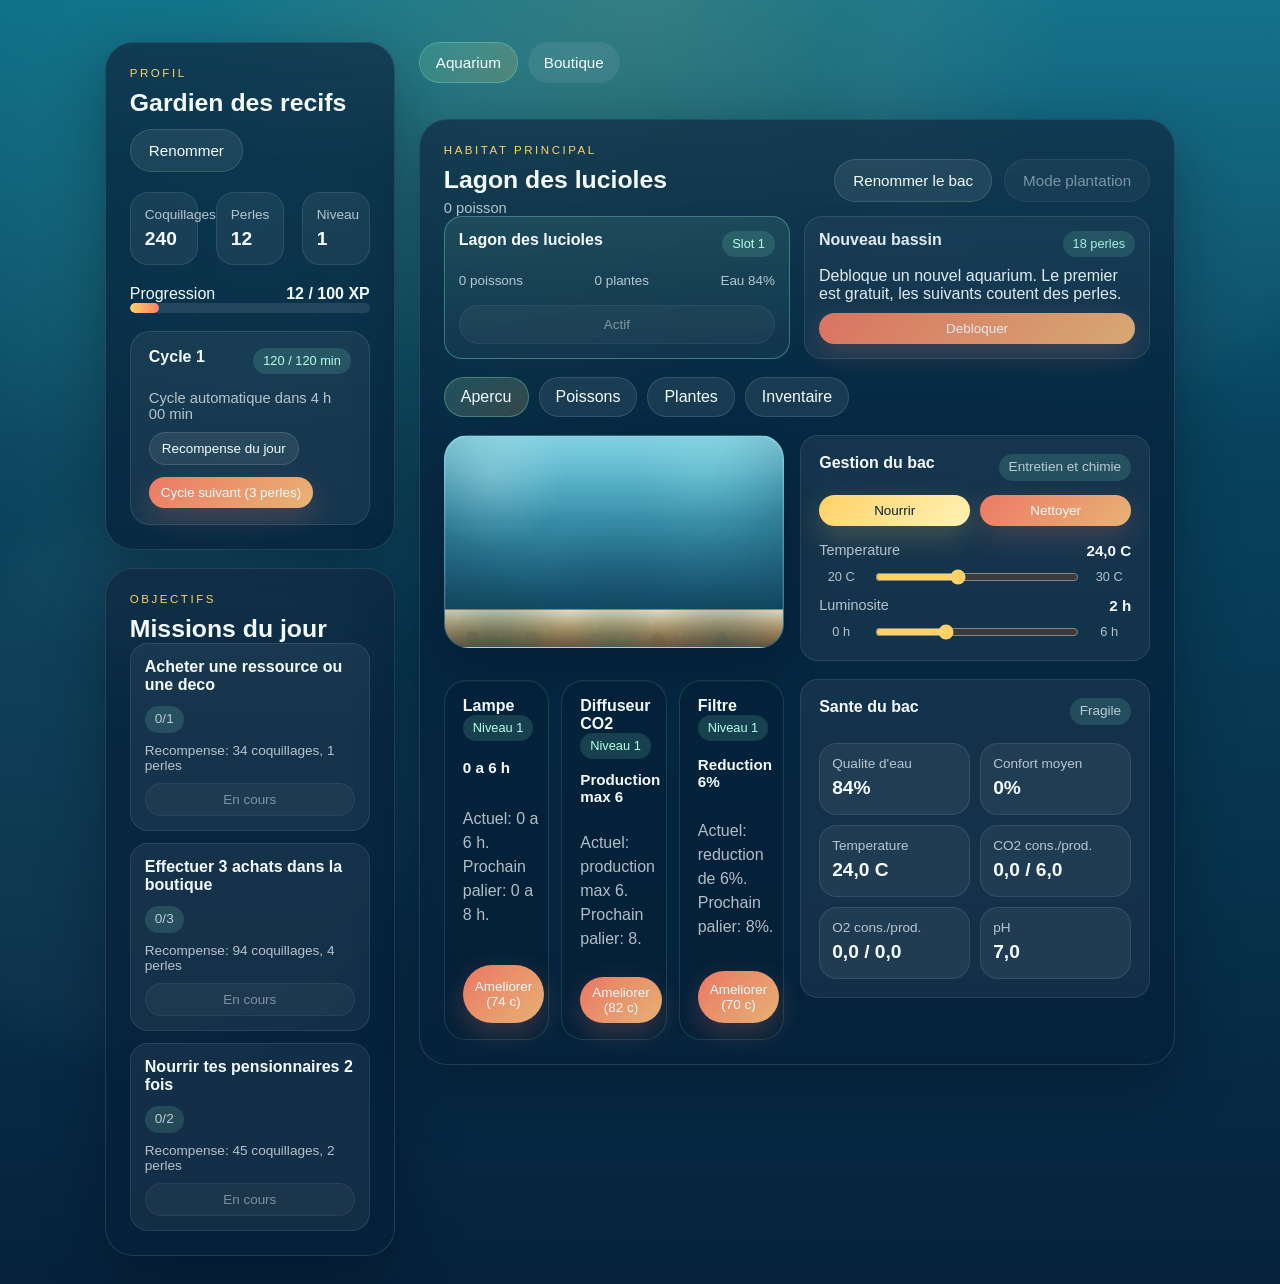
==== commit b83b4e49: "Add files via upload" ====
--- a/index.html
+++ b/index.html
@@ -120,6 +120,7 @@
                     <div class="placement-cursor" id="placement-cursor" hidden></div>
                     <div class="scene-hint" id="scene-hint">Choisis une plante puis clique dans l'aquarium pour la placer.</div>
                   </div>
+                  <div class="upgrade-rack" id="aquarium-upgrade-list"></div>
                   <div class="placement-panel" id="placement-panel">
                     <div class="placement-heading">
                       <div>
--- a/styles.css
+++ b/styles.css
@@ -80,13 +80,27 @@
 .topbar {
   align-items: center;
   justify-content: flex-end;
-  margin-bottom: 10px;
+  margin-bottom: 14px;
   padding: 0;
   border: 0;
   border-radius: 0;
   background: transparent;
   backdrop-filter: none;
   box-shadow: none;
+}
+
+.topbar-session-btn {
+  min-width: 170px;
+  padding: 12px 18px;
+  border-radius: 999px;
+  border: 1px solid rgba(255, 255, 255, 0.16);
+  background: rgba(6, 33, 58, 0.78);
+  color: var(--text-main);
+  box-shadow: 0 12px 28px rgba(1, 12, 21, 0.18);
+}
+
+.topbar-session-btn:hover {
+  background: rgba(11, 47, 78, 0.9);
 }
 
 .brand-chip {
@@ -818,6 +832,7 @@
 }
 
 .plant-stem,
+.plant-tip,
 .plant-root {
   position: absolute;
   inset: 0;
@@ -834,17 +849,26 @@
 }
 
 .plant-stem {
-  transform-origin: 50% 100%;
   clip-path: polygon(
     0 0,
     100% 0,
     100% calc(100% - var(--plant-root-cut, 20%) + 1.5%),
     0 calc(100% - var(--plant-root-cut, 20%) + 1.5%)
   );
-  animation: plant-sway var(--plant-sway-duration, 6s) ease-in-out infinite;
-  animation-delay: var(--plant-delay, 0s);
+  z-index: 1;
+}
+
+.plant-tip {
+  clip-path: polygon(
+    0 0,
+    100% 0,
+    100% calc(100% - var(--plant-root-cut, 20%) - 16%),
+    0 calc(100% - var(--plant-root-cut, 20%) - 16%)
+  );
+  transform-origin: 50% calc(100% - var(--plant-root-cut, 20%) - 8%);
+  animation: plant-sway var(--plant-sway-duration, 6.8s) ease-in-out infinite;
   will-change: transform;
-  z-index: 1;
+  z-index: 2;
 }
 
 .plant-root {
@@ -854,7 +878,7 @@
     100% 100%,
     0 100%
   );
-  z-index: 2;
+  z-index: 3;
 }
 
 .decor-piece::before,
@@ -1092,7 +1116,7 @@
   transform-origin: center;
   will-change: transform, left, top, opacity;
   pointer-events: none;
-  --sprite-image: url("./assets/fish/coral-clown.png");
+  --sprite-image: url("./assets/fish/Nouveaux/Guppy.png");
   --tail-split: 72%;
   --tail-joint: 67%;
   --tail-idle-angle: 1.8deg;
@@ -1304,6 +1328,32 @@
   display: grid;
   gap: 10px;
   margin-top: 6px;
+}
+
+.upgrade-rack {
+  display: grid;
+  grid-template-columns: repeat(3, minmax(0, 1fr));
+  gap: 12px;
+  margin-top: 14px;
+}
+
+.upgrade-card {
+  display: grid;
+  gap: 10px;
+  padding: 16px 18px;
+  border-radius: 22px;
+  border: 1px solid rgba(123, 224, 192, 0.16);
+  background: rgba(7, 33, 55, 0.54);
+  box-shadow: inset 0 1px 0 rgba(255, 255, 255, 0.04);
+}
+
+.upgrade-card .market-title strong:last-child {
+  font-size: 0.95rem;
+  color: var(--text-main);
+}
+
+.upgrade-card .secondary {
+  justify-self: start;
 }
 
 .tank-control {
@@ -1457,7 +1507,12 @@
 
 .onboarding-card {
   position: fixed;
-  width: min(520px, calc(100vw - 32px));
+  top: 18px;
+  right: 18px;
+  left: auto;
+  width: min(430px, calc(100vw - 32px));
+  max-height: calc(100vh - 36px);
+  overflow: auto;
   padding: 24px 24px 22px;
   border-radius: 28px;
   border: 1px solid rgba(255, 244, 211, 0.7);
@@ -1505,6 +1560,15 @@
   background: #ffffff;
 }
 
+@media (max-width: 900px) {
+  .onboarding-card {
+    top: 12px;
+    right: 12px;
+    width: min(420px, calc(100vw - 24px));
+    max-height: calc(100vh - 24px);
+  }
+}
+
 .toast {
   position: fixed;
   right: 22px;
@@ -1618,6 +1682,7 @@
   .hero,
   .app-grid,
   .system-grid,
+  .upgrade-rack,
   .community-competition-board,
   .community-grid,
   .shop-grid,
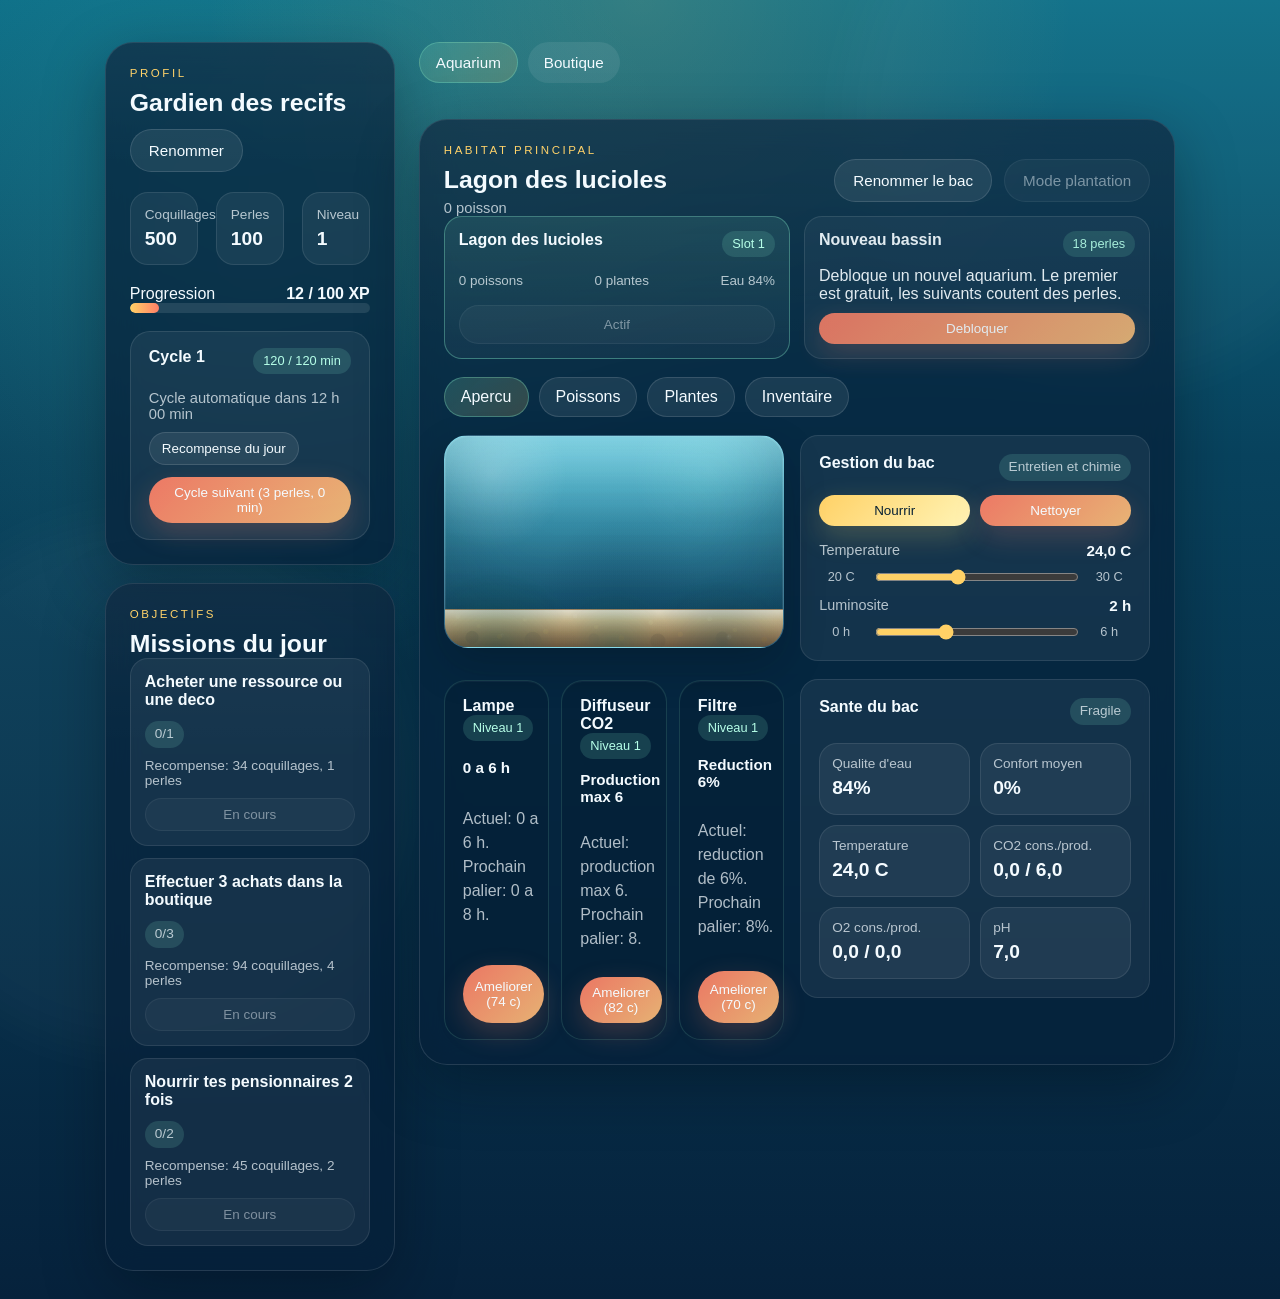
==== commit 1f135272: "Add files via upload" ====
--- a/index.html
+++ b/index.html
@@ -56,7 +56,7 @@
                 <strong id="cycle-number-value">Cycle 1</strong>
                 <span class="tag" id="cycle-minutes-value">120 / 120 min</span>
               </div>
-              <p class="panel-note" id="cycle-timer-value">Cycle automatique dans 4 h 00 min</p>
+              <p class="panel-note" id="cycle-timer-value">Cycle automatique dans 12 h 00 min</p>
               <div class="inline-actions">
                 <button class="ghost small" id="daily-reward-btn">Recompense du jour</button>
                 <button class="secondary small" id="advance-cycle-btn">Cycle en cours</button>
@@ -131,7 +131,7 @@
                     </div>
                     <div class="placement-depths" id="placement-depths">
                       <button class="ghost small" data-depth="1">Avant</button>
-                      <button class="ghost small active" data-depth="2">Milieu</button>
+                      <button class="ghost small active" data-depth="2">Fond</button>
                     </div>
                     <div class="placement-list" id="placement-list"></div>
                   </div>
--- a/styles.css
+++ b/styles.css
@@ -1035,6 +1035,51 @@
   color: var(--text-main);
 }
 
+.placement-list-section {
+  width: 100%;
+  display: grid;
+  gap: 10px;
+  padding: 10px 12px;
+  border-radius: 16px;
+  background: rgba(255, 255, 255, 0.04);
+  border: 1px solid rgba(255, 255, 255, 0.08);
+}
+
+.placement-slot-title {
+  margin: 0;
+  color: var(--text-soft);
+  font-size: 0.84rem;
+}
+
+.placement-slot-grid {
+  display: grid;
+  grid-template-columns: repeat(6, minmax(0, 1fr));
+  gap: 8px;
+}
+
+.placement-slot-chip {
+  display: inline-flex;
+  align-items: center;
+  justify-content: center;
+  min-height: 34px;
+  border-radius: 12px;
+  font-size: 0.82rem;
+  border: 1px solid rgba(255, 255, 255, 0.08);
+  background: rgba(255, 255, 255, 0.05);
+}
+
+.placement-slot-chip.free {
+  color: rgba(175, 243, 220, 0.96);
+  background: rgba(123, 224, 192, 0.1);
+  border-color: rgba(123, 224, 192, 0.22);
+}
+
+.placement-slot-chip.occupied {
+  color: rgba(255, 190, 190, 0.92);
+  background: rgba(255, 126, 126, 0.08);
+  border-color: rgba(255, 126, 126, 0.18);
+}
+
 .placement-preview {
   position: relative;
   width: 42px;
@@ -1134,13 +1179,25 @@
 }
 
 .fish-sprite > span,
-.hero-fish > span {
+.hero-fish > span,
+.fish-sprite > img,
+.hero-fish > img {
   position: absolute;
   inset: 0;
-  background-image: var(--sprite-image);
-  background-repeat: no-repeat;
-  background-size: 100% 100%;
-  background-position: center;
+}
+
+.fish-sprite > img,
+.hero-fish > img {
+  display: block;
+  width: 100%;
+  height: 100%;
+  object-fit: contain;
+  object-position: center;
+  user-select: none;
+  -webkit-user-drag: none;
+  image-rendering: auto;
+  backface-visibility: hidden;
+  transform: translateZ(0);
 }
 
 .fish-sprite .fish-tail,
